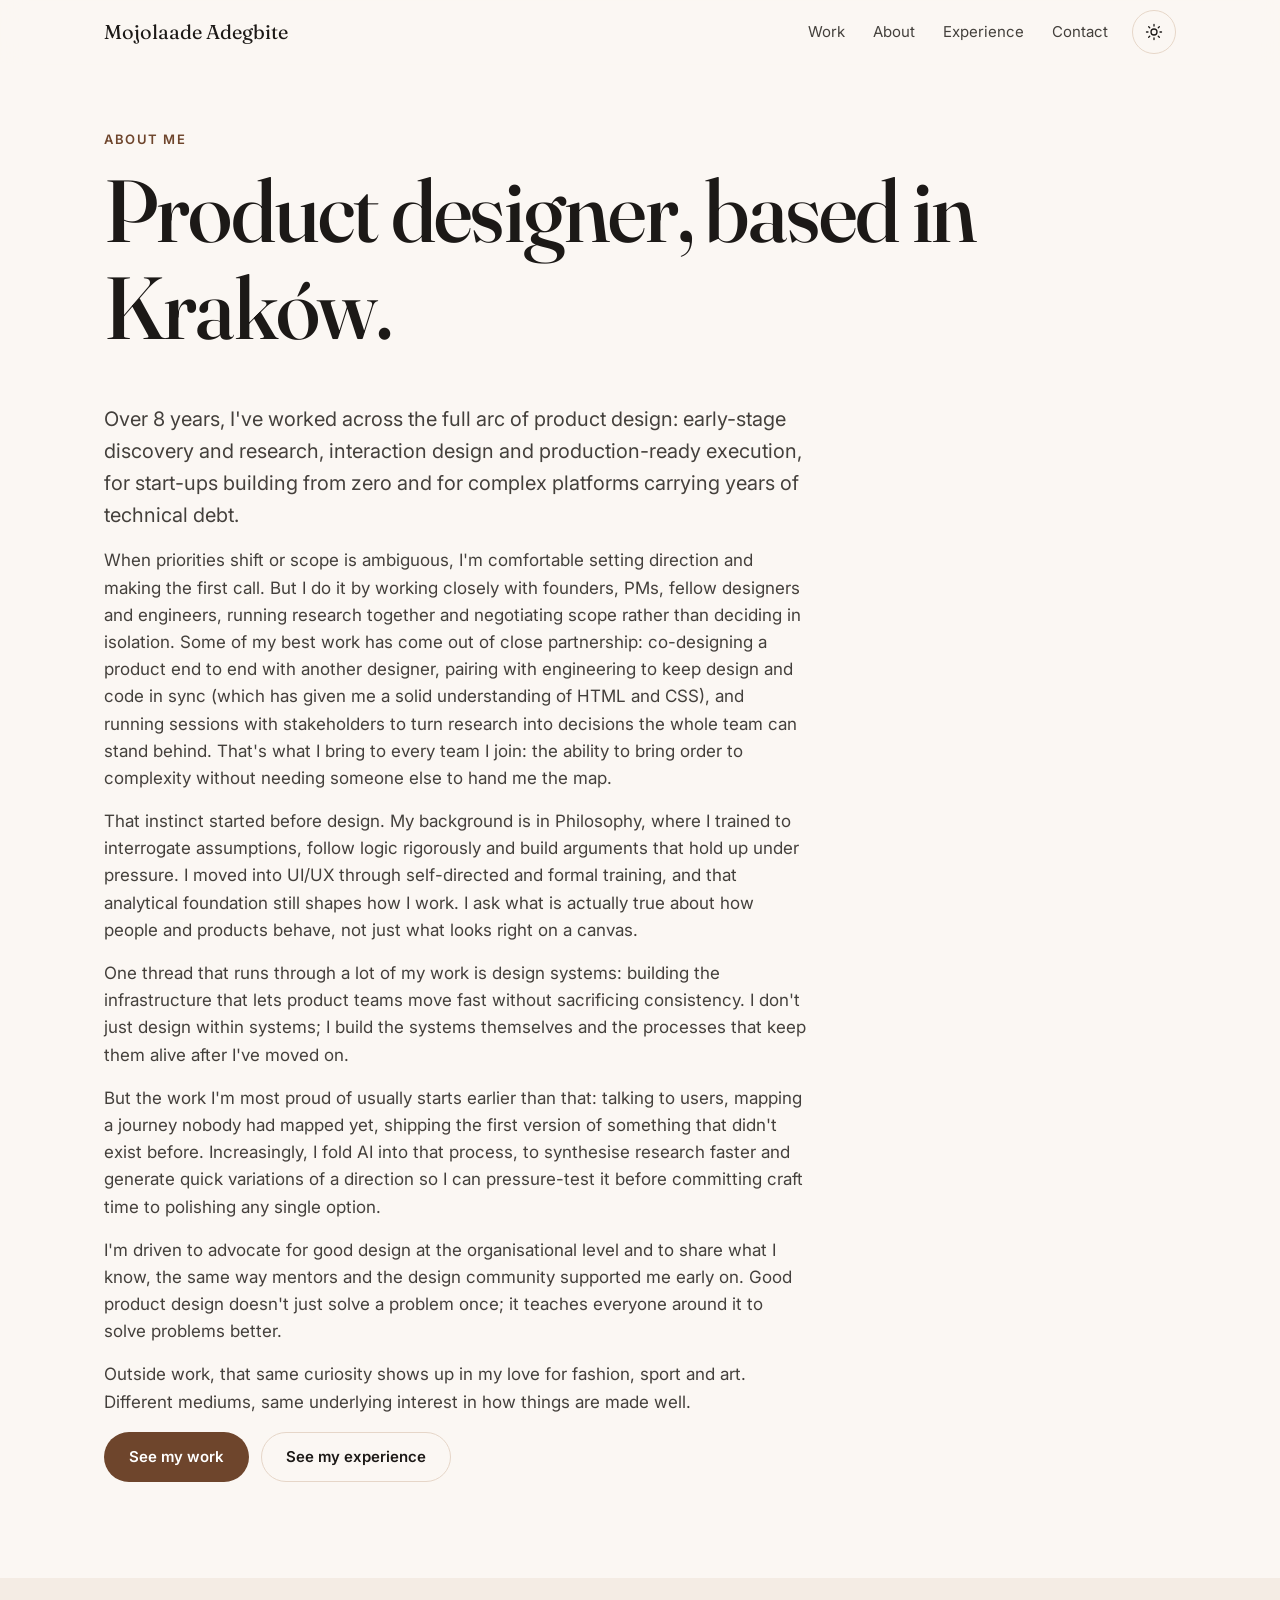
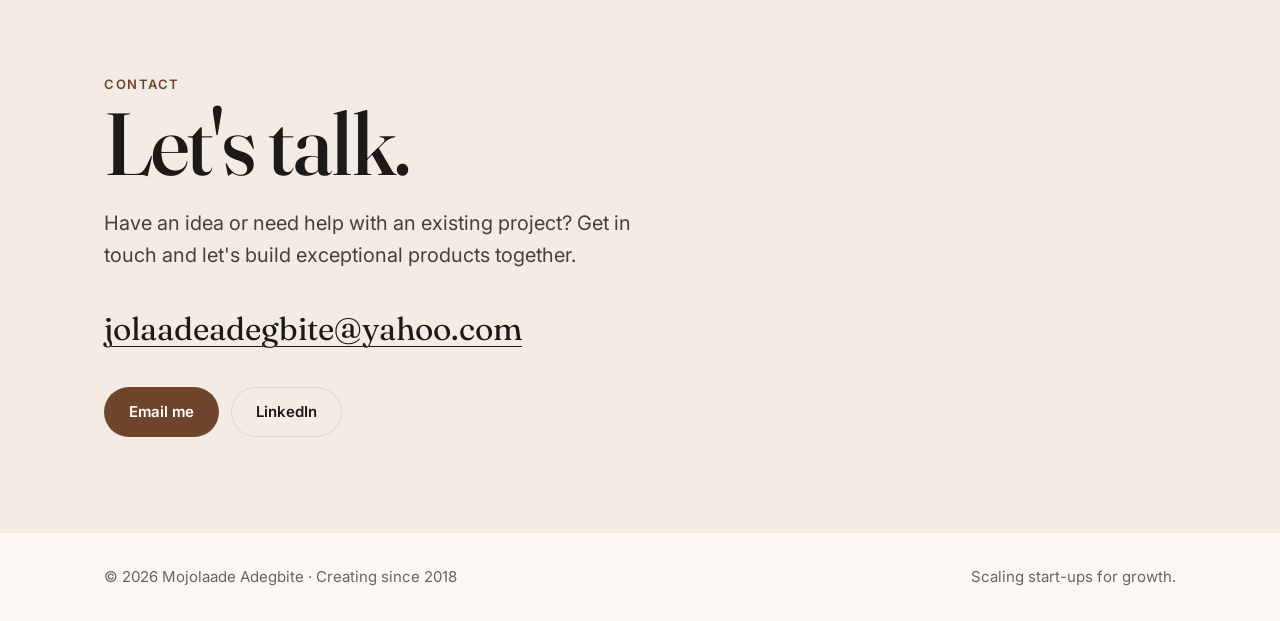
==== about.html @ 3372f004 "Update content from mojolaade.com and add case study pages Bring the copy in line with her live site" ====
<!doctype html>
<html lang="en">
  <head>
    <meta charset="utf-8" />
    <meta name="viewport" content="width=device-width, initial-scale=1" />
    <title>About · Mojolaade Adegbite</title>
    <meta name="description" content="Mojolaade Adegbite is a product designer in Kraków with a background in Philosophy and 8+ years designing products and design systems." />
    <meta property="og:title" content="About · Mojolaade Adegbite" />
    <meta property="og:description" content="Mojolaade Adegbite is a product designer in Kraków with a background in Philosophy and 8+ years designing products and design systems." />
    <meta property="og:type" content="website" />
    <meta name="theme-color" content="#fbf7f3" media="(prefers-color-scheme: light)" />
    <meta name="theme-color" content="#141110" media="(prefers-color-scheme: dark)" />
    <link rel="icon" href="favicon.svg" type="image/svg+xml" />

    <!-- Apply a saved theme before first paint to avoid a flash. -->
    <script>
      try {
        const saved = localStorage.getItem("theme");
        if (saved) document.documentElement.dataset.theme = saved;
      } catch {}
    </script>

    <link rel="preconnect" href="https://fonts.googleapis.com" />
    <link rel="preconnect" href="https://fonts.gstatic.com" crossorigin />
    <link
      href="https://fonts.googleapis.com/css2?family=Fraunces:ital,opsz,wght@0,9..144,400..600;1,9..144,400..600&family=Inter:wght@400;500;600&display=swap"
      rel="stylesheet"
    />
    <link rel="stylesheet" href="styles/tokens.css" />
    <link rel="stylesheet" href="styles/main.css" />
    <script src="scripts/main.js" defer></script>
  </head>

  <body>
    <a class="skip-link" href="#main">Skip to content</a>

    <header class="site-header">
      <div class="container">
        <a class="wordmark" href="./">Mojolaade Adegbite</a>
        <nav class="nav" aria-label="Main">
          <a href="./#work">Work</a>
          <a href="about.html" aria-current="page">About</a>
          <a href="./#experience">Experience</a>
          <a class="nav-contact" href="#contact">Contact</a>
          <button class="theme-toggle" type="button" aria-pressed="false">
            <span class="visually-hidden">Dark theme</span>
            <svg class="icon-sun" viewBox="0 0 24 24" fill="none" stroke="currentColor" stroke-width="1.75" stroke-linecap="round" aria-hidden="true"><circle cx="12" cy="12" r="4" /><path d="M12 2v2M12 20v2M4.9 4.9l1.4 1.4M17.7 17.7l1.4 1.4M2 12h2M20 12h2M4.9 19.1l1.4-1.4M17.7 6.3l1.4-1.4" /></svg>
            <svg class="icon-moon" viewBox="0 0 24 24" fill="none" stroke="currentColor" stroke-width="1.75" stroke-linecap="round" stroke-linejoin="round" aria-hidden="true"><path d="M21 12.8A9 9 0 1 1 11.2 3a7 7 0 0 0 9.8 9.8Z" /></svg>
          </button>
        </nav>
      </div>
    </header>

    <main id="main">
      <section class="page-hero" aria-labelledby="page-title">
        <div class="container">
          <p class="eyebrow">About me</p>
          <h1 id="page-title">Product designer, based in Kraków.</h1>
        </div>
      </section>
      <div class="container prose">
        <p class="lede">
          Over 8 years, I've worked across the full arc of product design: early-stage discovery and
          research, interaction design and production-ready execution, for start-ups building from
          zero and for complex platforms carrying years of technical debt.
        </p>
        <p>
          When priorities shift or scope is ambiguous, I'm comfortable setting direction and making
          the first call. But I do it by working closely with founders, PMs, fellow designers and
          engineers, running research together and negotiating scope rather than deciding in
          isolation. Some of my best work has come out of close partnership: co-designing a product
          end to end with another designer, pairing with engineering to keep design and code in sync
          (which has given me a solid understanding of HTML and CSS), and running sessions with
          stakeholders to turn research into decisions the whole team can stand behind. That's what
          I bring to every team I join: the ability to bring order to complexity without needing
          someone else to hand me the map.
        </p>
        <p>
          That instinct started before design. My background is in Philosophy, where I trained to
          interrogate assumptions, follow logic rigorously and build arguments that hold up under
          pressure. I moved into UI/UX through self-directed and formal training, and that
          analytical foundation still shapes how I work. I ask what is actually true about how
          people and products behave, not just what looks right on a canvas.
        </p>
        <p>
          One thread that runs through a lot of my work is design systems: building the
          infrastructure that lets product teams move fast without sacrificing consistency. I don't
          just design within systems; I build the systems themselves and the processes that keep
          them alive after I've moved on.
        </p>
        <p>
          But the work I'm most proud of usually starts earlier than that: talking to users, mapping
          a journey nobody had mapped yet, shipping the first version of something that didn't exist
          before. Increasingly, I fold AI into that process, to synthesise research faster and
          generate quick variations of a direction so I can pressure-test it before committing
          craft time to polishing any single option.
        </p>
        <p>
          I'm driven to advocate for good design at the organisational level and to share what I
          know, the same way mentors and the design community supported me early on. Good product
          design doesn't just solve a problem once; it teaches everyone around it to solve problems
          better.
        </p>
        <p>
          Outside work, that same curiosity shows up in my love for fashion, sport and art.
          Different mediums, same underlying interest in how things are made well.
        </p>
        <div class="actions">
          <a class="button button-primary" href="./#work">See my work</a>
          <a class="button button-secondary" href="./#experience">See my experience</a>
        </div>
      </div>

      <!-- Contact -->
      <section class="contact" id="contact" aria-labelledby="contact-title">
        <div class="container reveal">
          <p class="eyebrow">Contact</p>
          <h2 id="contact-title">Let's talk.</h2>
          <p class="lede" style="margin-top: var(--space-4); max-width: 36rem">
            Have an idea or need help with an existing project? Get in touch and let's build
            exceptional products together.
          </p>
          <a class="contact-email" href="mailto:jolaadeadegbite@yahoo.com">jolaadeadegbite@yahoo.com</a>
          <div class="actions">
            <a class="button button-primary" href="mailto:jolaadeadegbite@yahoo.com">Email me</a>
            <a class="button button-secondary" href="https://www.linkedin.com/in/mojolaade-adegbite/" target="_blank" rel="noopener">LinkedIn<span class="visually-hidden"> (opens in a new tab)</span></a>
          </div>
        </div>
      </section>
    </main>

    <footer class="site-footer">
      <div class="container">
        <p>© <span data-year>2026</span> Mojolaade Adegbite · Creating since 2018</p>
        <p>Scaling start-ups for growth.</p>
      </div>
    </footer>
  </body>
</html>
---- styles/tokens.css ----
/*
  Design tokens.
  Primitives hold raw values; semantic tokens map them to roles.
  Components only use semantic tokens, so a theme is a remap, not a rewrite.
*/

:root {
  /* Primitives: colour */
  --clay-50: #fbf7f3;
  --clay-100: #f4ece4;
  --clay-200: #e6d6c8;
  --clay-600: #8a5a3c;
  --clay-700: #6e452c;
  --ink-900: #1c1917;
  --ink-700: #44403c;
  --ink-500: #6b645e;
  --night-950: #141110;
  --night-900: #1d1917;
  --night-800: #2a2522;
  --night-600: #4a423d;
  --sand-100: #f2ebe4;
  --sand-300: #c9bdb2;
  --sand-500: #a39488;
  --peach-300: #e8b08c;
  --peach-400: #dc9a70;

  /* Primitives: type */
  --font-display: "Fraunces", Georgia, "Times New Roman", serif;
  --font-body: "Inter", system-ui, -apple-system, "Segoe UI", Roboto, sans-serif;

  --text-xs: 0.8125rem;
  --text-sm: 0.9375rem;
  --text-md: 1.0625rem;
  --text-lg: 1.25rem;
  --text-xl: clamp(1.5rem, 1.2rem + 1.2vw, 2rem);
  --text-2xl: clamp(2rem, 1.4rem + 2.6vw, 3.25rem);
  --text-3xl: clamp(2.75rem, 1.6rem + 5vw, 5.5rem);

  /* Primitives: space (4px base) */
  --space-1: 0.25rem;
  --space-2: 0.5rem;
  --space-3: 0.75rem;
  --space-4: 1rem;
  --space-5: 1.5rem;
  --space-6: 2rem;
  --space-7: 3rem;
  --space-8: 4rem;
  --space-9: 6rem;

  --radius-sm: 0.5rem;
  --radius-md: 1rem;
  --radius-pill: 999px;

  --duration-fast: 150ms;
  --duration-base: 300ms;
  --ease-out: cubic-bezier(0.2, 0.8, 0.2, 1);

  /* Semantic: light */
  --color-bg: var(--clay-50);
  --color-surface: #ffffff;
  --color-surface-muted: var(--clay-100);
  --color-border: var(--clay-200);
  --color-text: var(--ink-900);
  --color-text-muted: var(--ink-700);
  --color-text-subtle: var(--ink-500);
  --color-accent: var(--clay-700);
  --color-accent-hover: var(--clay-600);
  --color-on-accent: #ffffff;
  --color-focus: var(--clay-700);

  --layout-max: 72rem;
  --layout-gutter: clamp(1rem, 4vw, 2.5rem);

  color-scheme: light;
}

@media (prefers-color-scheme: dark) {
  :root:not([data-theme="light"]) {
    --color-bg: var(--night-950);
    --color-surface: var(--night-900);
    --color-surface-muted: var(--night-800);
    --color-border: var(--night-600);
    --color-text: var(--sand-100);
    --color-text-muted: var(--sand-300);
    --color-text-subtle: var(--sand-500);
    --color-accent: var(--peach-300);
    --color-accent-hover: var(--peach-400);
    --color-on-accent: var(--night-950);
    --color-focus: var(--peach-300);
    color-scheme: dark;
  }
}

:root[data-theme="dark"] {
  --color-bg: var(--night-950);
  --color-surface: var(--night-900);
  --color-surface-muted: var(--night-800);
  --color-border: var(--night-600);
  --color-text: var(--sand-100);
  --color-text-muted: var(--sand-300);
  --color-text-subtle: var(--sand-500);
  --color-accent: var(--peach-300);
  --color-accent-hover: var(--peach-400);
  --color-on-accent: var(--night-950);
  --color-focus: var(--peach-300);
  color-scheme: dark;
}
---- styles/main.css ----
/* Base */

*,
*::before,
*::after {
  box-sizing: border-box;
}

html {
  scroll-behavior: smooth;
  -webkit-text-size-adjust: 100%;
}

body {
  margin: 0;
  background: var(--color-bg);
  color: var(--color-text);
  font-family: var(--font-body);
  font-size: var(--text-md);
  line-height: 1.6;
  -webkit-font-smoothing: antialiased;
}

h1,
h2,
h3 {
  margin: 0;
  font-family: var(--font-display);
  font-weight: 500;
  line-height: 1.1;
  letter-spacing: -0.02em;
}

p,
ul {
  margin: 0;
}

a {
  color: inherit;
  text-underline-offset: 0.2em;
  text-decoration-thickness: 1px;
}

a:hover {
  color: var(--color-accent);
}

:focus-visible {
  outline: 2px solid var(--color-focus);
  outline-offset: 3px;
  border-radius: var(--radius-sm);
}

.visually-hidden {
  position: absolute;
  width: 1px;
  height: 1px;
  overflow: hidden;
  clip: rect(0 0 0 0);
  white-space: nowrap;
}

.skip-link {
  position: absolute;
  top: var(--space-3);
  left: var(--space-3);
  z-index: 10;
  padding: var(--space-2) var(--space-4);
  background: var(--color-accent);
  color: var(--color-on-accent);
  border-radius: var(--radius-pill);
  transform: translateY(-200%);
}

.skip-link:focus {
  transform: none;
}

.container {
  width: 100%;
  max-width: var(--layout-max);
  margin: 0 auto;
  padding: 0 var(--layout-gutter);
}

/* Header */

.site-header {
  position: sticky;
  top: 0;
  z-index: 5;
  background: color-mix(in srgb, var(--color-bg) 85%, transparent);
  backdrop-filter: blur(12px);
  -webkit-backdrop-filter: blur(12px);
  border-bottom: 1px solid transparent;
  transition: border-color var(--duration-base) var(--ease-out);
}

.site-header.is-scrolled {
  border-bottom-color: var(--color-border);
}

.site-header .container {
  display: flex;
  align-items: center;
  justify-content: space-between;
  gap: var(--space-4);
  min-height: 4rem;
}

.wordmark {
  font-family: var(--font-display);
  font-size: var(--text-lg);
  text-decoration: none;
}

.nav {
  display: flex;
  align-items: center;
  gap: var(--space-1);
}

.nav a {
  padding: var(--space-2) var(--space-3);
  font-size: var(--text-sm);
  color: var(--color-text-muted);
  text-decoration: none;
  border-radius: var(--radius-pill);
}

.nav a:hover {
  color: var(--color-text);
  background: var(--color-surface-muted);
}

.theme-toggle {
  display: inline-grid;
  place-items: center;
  width: 2.75rem;
  height: 2.75rem;
  margin-left: var(--space-2);
  padding: 0;
  border: 1px solid var(--color-border);
  border-radius: var(--radius-pill);
  background: transparent;
  color: var(--color-text);
  cursor: pointer;
}

.theme-toggle:hover {
  background: var(--color-surface-muted);
}

.theme-toggle svg {
  width: 1.125rem;
  height: 1.125rem;
}

.icon-moon,
:root[data-theme="dark"] .icon-sun {
  display: none;
}

:root[data-theme="dark"] .icon-moon {
  display: block;
}

@media (max-width: 40rem) {
  .nav a:not(.nav-contact) {
    display: none;
  }
}

/* Sections */

section {
  padding: var(--space-9) 0;
  scroll-margin-top: 4rem;
}

.section-head {
  display: grid;
  gap: var(--space-3);
  margin-bottom: var(--space-7);
  max-width: 40rem;
}

.eyebrow {
  font-size: var(--text-xs);
  font-weight: 600;
  letter-spacing: 0.12em;
  text-transform: uppercase;
  color: var(--color-accent);
}

.section-head h2 {
  font-size: var(--text-2xl);
}

.lede {
  font-size: var(--text-lg);
  color: var(--color-text-muted);
}

/* Hero */

.hero {
  padding-top: var(--space-8);
}

.hero-meta {
  display: flex;
  flex-wrap: wrap;
  align-items: center;
  gap: var(--space-3);
  margin-bottom: var(--space-5);
  font-size: var(--text-sm);
  color: var(--color-text-subtle);
}

.status {
  display: inline-flex;
  align-items: center;
  gap: var(--space-2);
  padding: var(--space-1) var(--space-3);
  border: 1px solid var(--color-border);
  border-radius: var(--radius-pill);
  color: var(--color-text-muted);
}

.status::before {
  content: "";
  width: 0.5rem;
  height: 0.5rem;
  border-radius: 50%;
  background: var(--color-accent);
}

.hero h1 {
  max-width: 18ch;
  font-size: var(--text-3xl);
}

.hero h1 em {
  font-style: italic;
  color: var(--color-accent);
}

.hero .lede {
  max-width: 38rem;
  margin-top: var(--space-5);
}

.actions {
  display: flex;
  flex-wrap: wrap;
  gap: var(--space-3);
  margin-top: var(--space-6);
}

.button {
  display: inline-flex;
  align-items: center;
  gap: var(--space-2);
  min-height: 2.75rem;
  padding: var(--space-3) var(--space-5);
  font-size: var(--text-sm);
  font-weight: 600;
  text-decoration: none;
  border-radius: var(--radius-pill);
  border: 1px solid transparent;
  transition:
    background-color var(--duration-fast) var(--ease-out),
    transform var(--duration-fast) var(--ease-out);
}

.button:active {
  transform: scale(0.98);
}

.button-primary {
  background: var(--color-accent);
  color: var(--color-on-accent);
}

.button-primary:hover {
  background: var(--color-accent-hover);
  color: var(--color-on-accent);
}

.button-secondary {
  border-color: var(--color-border);
  color: var(--color-text);
}

.button-secondary:hover {
  background: var(--color-surface-muted);
  color: var(--color-text);
}

.stats {
  display: grid;
  grid-template-columns: repeat(auto-fit, minmax(10rem, 1fr));
  gap: var(--space-5);
  margin-top: var(--space-8);
  padding-top: var(--space-6);
  border-top: 1px solid var(--color-border);
  list-style: none;
  padding-left: 0;
}

.stats strong {
  display: block;
  font-family: var(--font-display);
  font-size: var(--text-2xl);
  font-weight: 500;
  line-height: 1;
}

.stats span {
  display: block;
  margin-top: var(--space-2);
  font-size: var(--text-sm);
  color: var(--color-text-muted);
}

/* Work */

.work-grid {
  display: grid;
  grid-template-columns: repeat(auto-fit, minmax(min(100%, 22rem), 1fr));
  gap: var(--space-5);
}

.case {
  display: flex;
  flex-direction: column;
  gap: var(--space-4);
  padding: var(--space-6);
  background: var(--color-surface);
  border: 1px solid var(--color-border);
  border-radius: var(--radius-md);
}

.case-featured {
  grid-column: 1 / -1;
}

.case-featured > div:first-child {
  display: grid;
  gap: var(--space-4);
}

@media (min-width: 56rem) {
  .case-featured {
    display: grid;
    grid-template-columns: 1.1fr 1fr;
    gap: var(--space-7);
    align-items: start;
  }
}

.case-meta {
  font-size: var(--text-xs);
  font-weight: 600;
  letter-spacing: 0.08em;
  text-transform: uppercase;
  color: var(--color-text-subtle);
}

.case h3 {
  font-size: var(--text-xl);
}

.case p {
  color: var(--color-text-muted);
}

.case ul {
  display: grid;
  gap: var(--space-2);
  padding-left: var(--space-5);
  color: var(--color-text-muted);
  font-size: var(--text-sm);
}

.tags {
  display: flex;
  flex-wrap: wrap;
  gap: var(--space-2);
  margin-top: auto;
  padding: 0;
  list-style: none;
}

.case ul.tags {
  display: flex;
  padding: 0;
}

.tags li {
  padding: var(--space-1) var(--space-3);
  font-size: var(--text-xs);
  color: var(--color-text-muted);
  background: var(--color-surface-muted);
  border-radius: var(--radius-pill);
}

/* A small component specimen: a nod to the work itself */

.specimen {
  display: grid;
  gap: var(--space-4);
  padding: var(--space-5);
  background: var(--color-surface-muted);
  border-radius: var(--radius-md);
}

.specimen-label {
  font-size: var(--text-xs);
  color: var(--color-text-subtle);
}

.specimen-row {
  display: flex;
  flex-wrap: wrap;
  align-items: center;
  gap: var(--space-3);
}

.spec-button {
  padding: var(--space-2) var(--space-4);
  font-size: var(--text-sm);
  font-weight: 600;
  border-radius: var(--radius-sm);
  background: var(--color-accent);
  color: var(--color-on-accent);
}

.spec-button.is-focus {
  outline: 2px solid var(--color-focus);
  outline-offset: 3px;
}

.spec-button.is-ghost {
  background: transparent;
  color: var(--color-text);
  border: 1px solid var(--color-border);
}

.spec-chip {
  padding: var(--space-1) var(--space-3);
  font-size: var(--text-xs);
  border: 1px solid var(--color-border);
  border-radius: var(--radius-pill);
  background: var(--color-surface);
}

.spec-badge {
  padding: 0.125rem var(--space-2);
  font-size: var(--text-xs);
  font-weight: 600;
  border-radius: var(--radius-sm);
  background: var(--color-accent);
  color: var(--color-on-accent);
}

.spec-switch {
  position: relative;
  width: 2.5rem;
  height: 1.5rem;
  border-radius: var(--radius-pill);
  background: var(--color-accent);
}

.spec-switch::after {
  content: "";
  position: absolute;
  top: 0.1875rem;
  right: 0.1875rem;
  width: 1.125rem;
  height: 1.125rem;
  border-radius: 50%;
  background: var(--color-on-accent);
}

.spec-swatches {
  display: flex;
  gap: var(--space-2);
}

.spec-swatches span {
  width: 1.75rem;
  height: 1.75rem;
  border-radius: var(--radius-sm);
  border: 1px solid var(--color-border);
}

.figma-cta {
  display: flex;
  flex-wrap: wrap;
  align-items: center;
  justify-content: space-between;
  gap: var(--space-4);
  margin-top: var(--space-6);
  padding: var(--space-5) var(--space-6);
  border: 1px dashed var(--color-border);
  border-radius: var(--radius-md);
  color: var(--color-text-muted);
}

/* Expertise */

.expertise-grid {
  display: grid;
  grid-template-columns: repeat(auto-fit, minmax(min(100%, 16rem), 1fr));
  gap: var(--space-6) var(--space-5);
}

.expertise-grid h3 {
  margin-bottom: var(--space-3);
  font-family: var(--font-body);
  font-size: var(--text-md);
  font-weight: 600;
  letter-spacing: 0;
}

.expertise-grid p {
  font-size: var(--text-sm);
  color: var(--color-text-muted);
}

/* Experience */

.timeline {
  display: grid;
  padding: 0;
  list-style: none;
  border-top: 1px solid var(--color-border);
}

.role {
  display: grid;
  gap: var(--space-2) var(--space-6);
  padding: var(--space-6) 0;
  border-bottom: 1px solid var(--color-border);
}

@media (min-width: 48rem) {
  .role {
    grid-template-columns: 12rem 1fr;
  }
}

.role-when {
  font-size: var(--text-sm);
  color: var(--color-text-subtle);
  font-variant-numeric: tabular-nums;
}

.role h3 {
  font-size: var(--text-lg);
}

.role h3 span {
  color: var(--color-text-subtle);
  font-family: var(--font-body);
  font-size: var(--text-sm);
  font-weight: 400;
  letter-spacing: 0;
}

.role p {
  margin-top: var(--space-2);
  max-width: 44rem;
  color: var(--color-text-muted);
}

/* Education */

.edu-list {
  display: grid;
  grid-template-columns: repeat(auto-fit, minmax(min(100%, 18rem), 1fr));
  gap: var(--space-4);
  padding: 0;
  list-style: none;
}

.edu-list li {
  padding: var(--space-5);
  background: var(--color-surface);
  border: 1px solid var(--color-border);
  border-radius: var(--radius-md);
}

.edu-list strong {
  display: block;
  font-weight: 600;
}

.edu-list span {
  font-size: var(--text-sm);
  color: var(--color-text-subtle);
}

/* Contact */

.contact {
  background: var(--color-surface-muted);
}

.contact h2 {
  max-width: 16ch;
  font-size: var(--text-3xl);
}

.contact-email {
  display: inline-block;
  margin-top: var(--space-6);
  font-family: var(--font-display);
  font-size: var(--text-xl);
  overflow-wrap: anywhere;
}

.site-footer {
  padding: var(--space-6) 0;
  font-size: var(--text-sm);
  color: var(--color-text-subtle);
}

.site-footer .container {
  display: flex;
  flex-wrap: wrap;
  justify-content: space-between;
  gap: var(--space-3);
}

/* Motion: gentle reveal on scroll, skipped for Reduce Motion */

@media (prefers-reduced-motion: no-preference) {
  .reveal {
    opacity: 0;
    transform: translateY(1rem);
    transition:
      opacity 600ms var(--ease-out),
      transform 600ms var(--ease-out);
  }

  .reveal.is-visible {
    opacity: 1;
    transform: none;
  }
}

@media (prefers-reduced-motion: reduce) {
  html {
    scroll-behavior: auto;
  }
}

/* Inline text link with an arrow, used for "More about me" and back links */

.text-link {
  display: inline-flex;
  align-items: center;
  gap: var(--space-2);
  min-height: 2.75rem;
  font-size: var(--text-sm);
  font-weight: 600;
  color: var(--color-accent);
  text-decoration: none;
}

.text-link:hover {
  color: var(--color-accent-hover);
  text-decoration: underline;
}

/* Work cards link through to case studies */

.case h3 a {
  text-decoration: none;
}

.case h3 a::after {
  content: " →";
  color: var(--color-accent);
}

.case h3 a:hover {
  color: var(--color-accent);
  text-decoration: underline;
}

/* About (homepage teaser) */

.about-grid {
  display: grid;
  gap: var(--space-5);
  max-width: 44rem;
}

.about-grid p {
  color: var(--color-text-muted);
}

/* Case study and long-form pages */

.page-hero {
  padding-top: var(--space-8);
  padding-bottom: var(--space-7);
}

.page-hero h1 {
  max-width: 20ch;
  margin-top: var(--space-3);
  font-size: var(--text-3xl);
}

.page-hero .lede {
  max-width: 44rem;
  margin-top: var(--space-5);
}

.facts {
  display: grid;
  grid-template-columns: repeat(auto-fit, minmax(min(100%, 11rem), 1fr));
  gap: var(--space-5);
  margin: var(--space-7) 0 0;
  padding-top: var(--space-5);
  border-top: 1px solid var(--color-border);
}

.facts dt {
  font-size: var(--text-xs);
  font-weight: 600;
  letter-spacing: 0.08em;
  text-transform: uppercase;
  color: var(--color-text-subtle);
}

.facts dd {
  margin: var(--space-1) 0 0;
}

.prose {
  padding-bottom: var(--space-9);
}

/* Keep a readable measure while staying on the page's left edge */
.prose > * {
  max-width: 44rem;
}

.prose > .stats {
  max-width: none;
}

.prose > * + * {
  margin-top: var(--space-4);
}

.prose h2 {
  margin-top: var(--space-8);
  font-size: var(--text-2xl);
}

.prose h2 + * {
  margin-top: var(--space-5);
}

.prose .eyebrow {
  margin-top: var(--space-8);
}

.prose .eyebrow + h2 {
  margin-top: var(--space-3);
}

.prose h3 {
  margin-top: var(--space-6);
  font-size: var(--text-lg);
}

.prose p,
.prose li {
  color: var(--color-text-muted);
}

.prose ul,
.prose ol {
  display: grid;
  gap: var(--space-2);
  padding-left: var(--space-5);
}

.prose strong {
  color: var(--color-text);
  font-weight: 600;
}

.prose blockquote {
  margin: var(--space-5) 0 0;
  padding: var(--space-4) var(--space-5);
  border-left: 3px solid var(--color-accent);
  background: var(--color-surface);
  border-radius: 0 var(--radius-sm) var(--radius-sm) 0;
  font-style: italic;
  color: var(--color-text-muted);
}

.prose blockquote + blockquote {
  margin-top: var(--space-3);
}

.pull {
  margin-top: var(--space-6);
  font-family: var(--font-display);
  font-size: var(--text-xl);
  line-height: 1.3;
  color: var(--color-text);
}

.prose .stats {
  gap: var(--space-5);
  margin-top: var(--space-6);
  padding-left: 0;
}

.more-work {
  padding: var(--space-8) 0;
  border-top: 1px solid var(--color-border);
}

.more-work h2 {
  margin-bottom: var(--space-5);
  font-size: var(--text-xl);
}
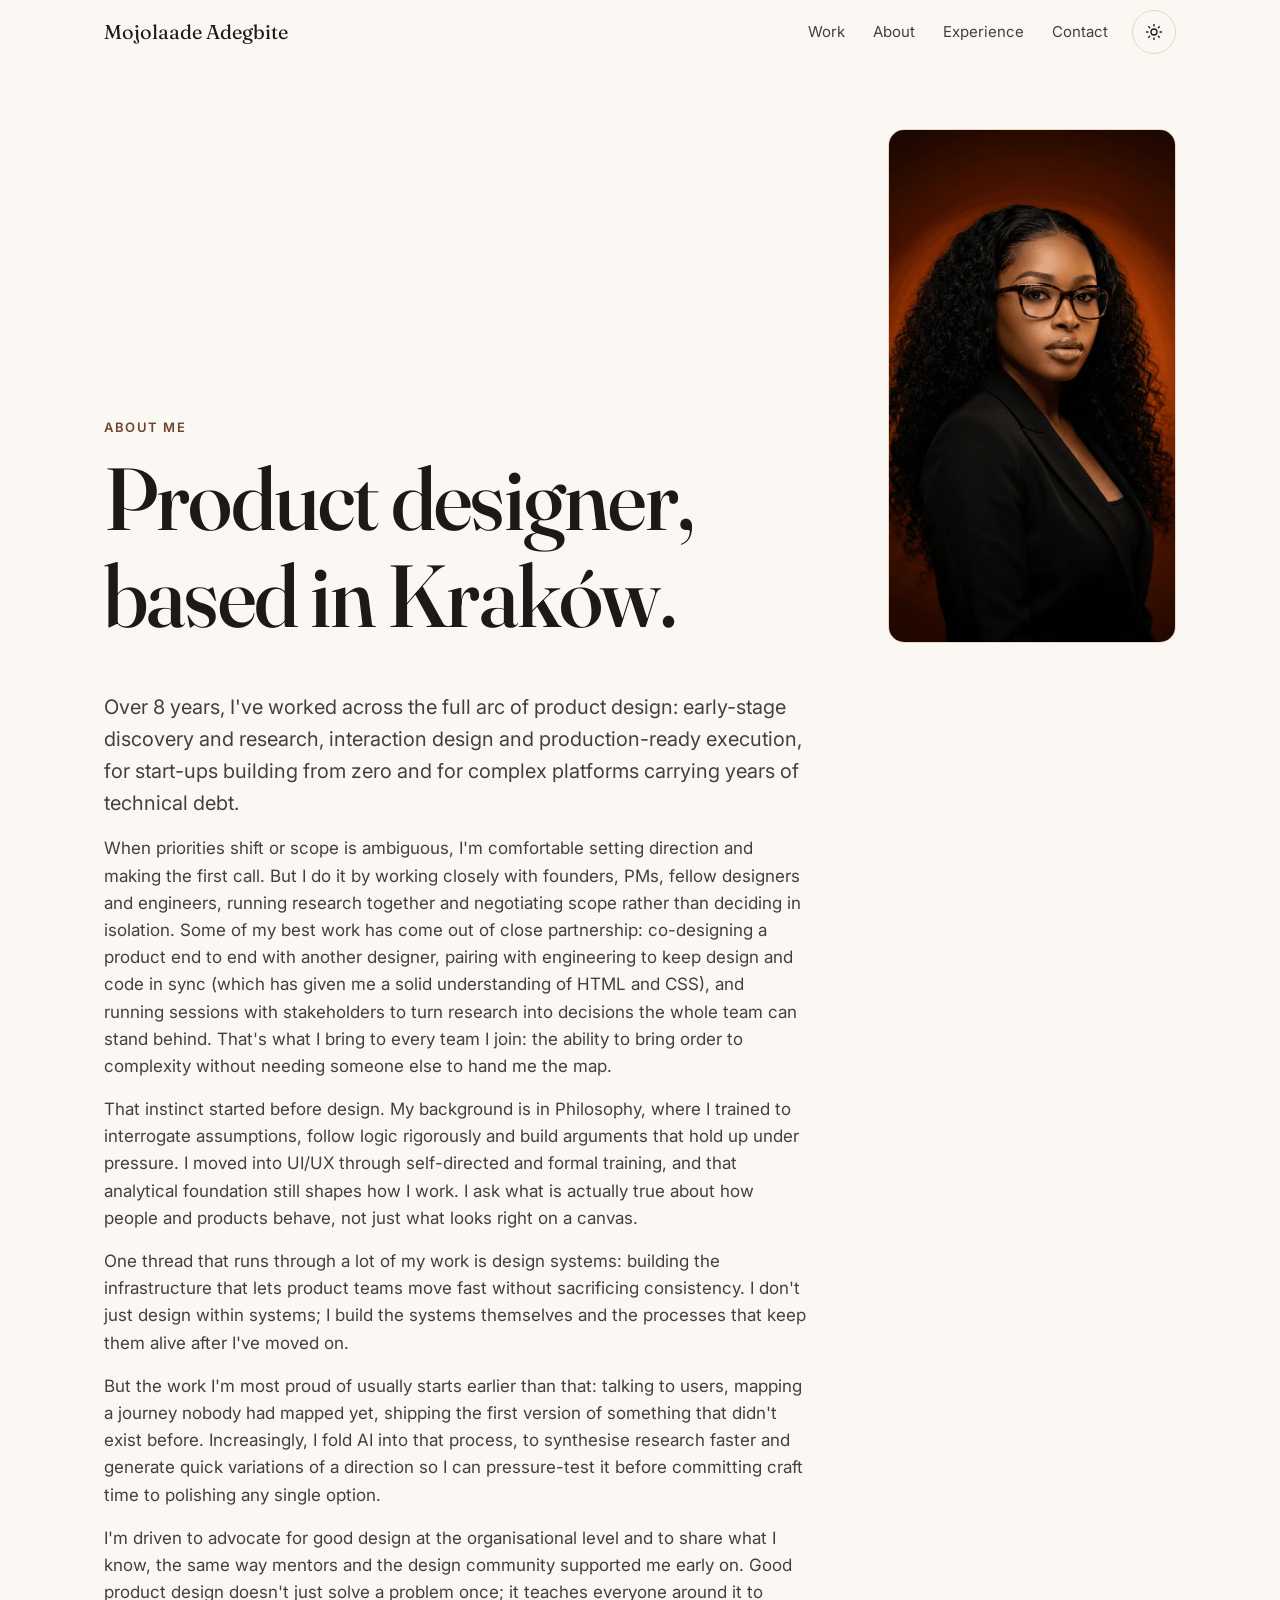
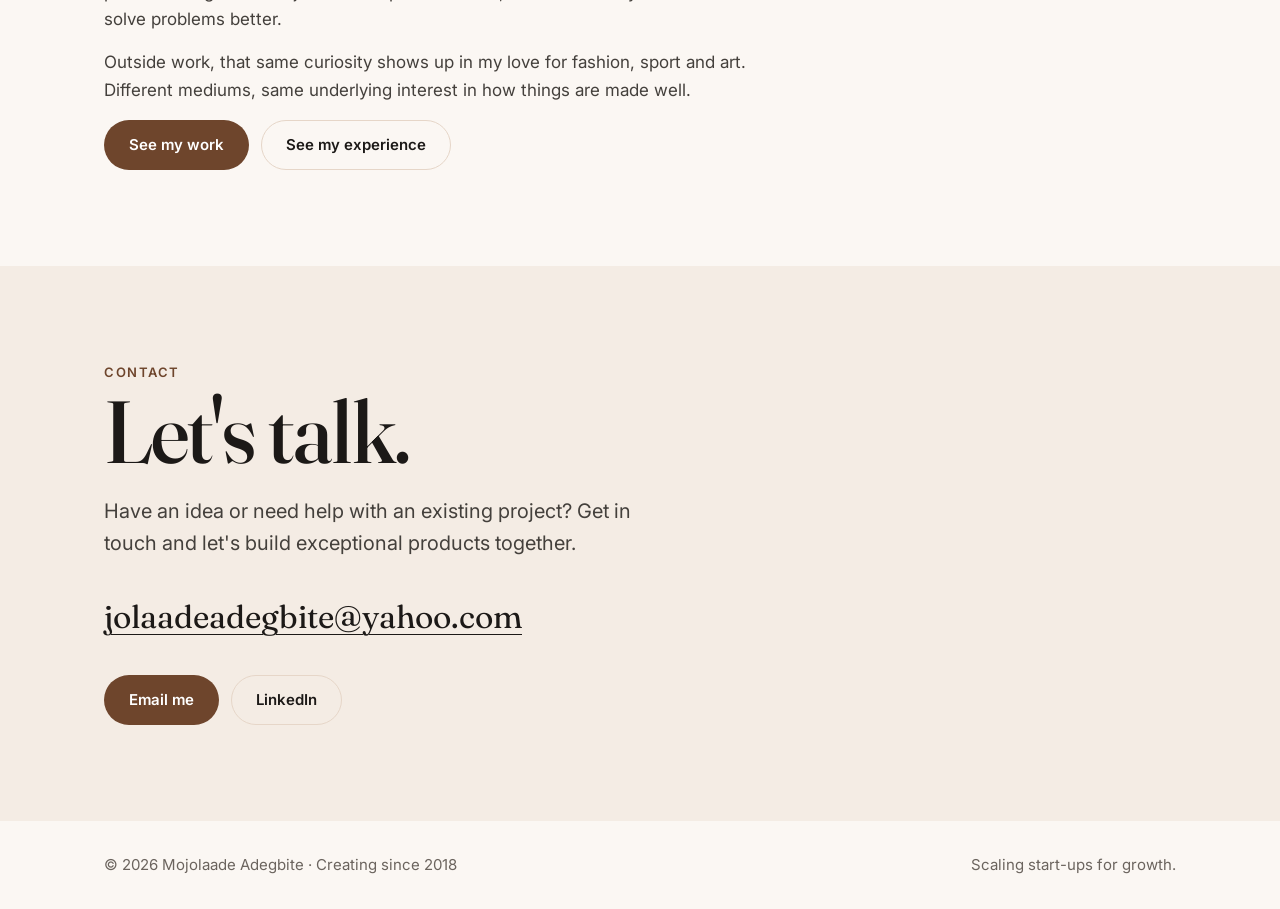
==== commit 295c2b20: "Add case study images and portrait from mojolaade.com Bring over the visuals from her Framer site, c" ====
--- a/about.html
+++ b/about.html
@@ -53,9 +53,14 @@
 
     <main id="main">
       <section class="page-hero" aria-labelledby="page-title">
-        <div class="container">
-          <p class="eyebrow">About me</p>
-          <h1 id="page-title">Product designer, based in Kraków.</h1>
+        <div class="container about-hero">
+          <div>
+            <p class="eyebrow">About me</p>
+            <h1 id="page-title">Product designer, based in Kraków.</h1>
+          </div>
+          <figure class="figure portrait">
+            <img src="images/about/portrait.webp" alt="Portrait of Mojolaade Adegbite" width="768" height="1376" fetchpriority="high" decoding="async" />
+          </figure>
         </div>
       </section>
       <div class="container prose">
--- a/styles/main.css
+++ b/styles/main.css
@@ -385,131 +385,6 @@
   font-size: var(--text-sm);
 }
 
-.tags {
-  display: flex;
-  flex-wrap: wrap;
-  gap: var(--space-2);
-  margin-top: auto;
-  padding: 0;
-  list-style: none;
-}
-
-.case ul.tags {
-  display: flex;
-  padding: 0;
-}
-
-.tags li {
-  padding: var(--space-1) var(--space-3);
-  font-size: var(--text-xs);
-  color: var(--color-text-muted);
-  background: var(--color-surface-muted);
-  border-radius: var(--radius-pill);
-}
-
-/* A small component specimen: a nod to the work itself */
-
-.specimen {
-  display: grid;
-  gap: var(--space-4);
-  padding: var(--space-5);
-  background: var(--color-surface-muted);
-  border-radius: var(--radius-md);
-}
-
-.specimen-label {
-  font-size: var(--text-xs);
-  color: var(--color-text-subtle);
-}
-
-.specimen-row {
-  display: flex;
-  flex-wrap: wrap;
-  align-items: center;
-  gap: var(--space-3);
-}
-
-.spec-button {
-  padding: var(--space-2) var(--space-4);
-  font-size: var(--text-sm);
-  font-weight: 600;
-  border-radius: var(--radius-sm);
-  background: var(--color-accent);
-  color: var(--color-on-accent);
-}
-
-.spec-button.is-focus {
-  outline: 2px solid var(--color-focus);
-  outline-offset: 3px;
-}
-
-.spec-button.is-ghost {
-  background: transparent;
-  color: var(--color-text);
-  border: 1px solid var(--color-border);
-}
-
-.spec-chip {
-  padding: var(--space-1) var(--space-3);
-  font-size: var(--text-xs);
-  border: 1px solid var(--color-border);
-  border-radius: var(--radius-pill);
-  background: var(--color-surface);
-}
-
-.spec-badge {
-  padding: 0.125rem var(--space-2);
-  font-size: var(--text-xs);
-  font-weight: 600;
-  border-radius: var(--radius-sm);
-  background: var(--color-accent);
-  color: var(--color-on-accent);
-}
-
-.spec-switch {
-  position: relative;
-  width: 2.5rem;
-  height: 1.5rem;
-  border-radius: var(--radius-pill);
-  background: var(--color-accent);
-}
-
-.spec-switch::after {
-  content: "";
-  position: absolute;
-  top: 0.1875rem;
-  right: 0.1875rem;
-  width: 1.125rem;
-  height: 1.125rem;
-  border-radius: 50%;
-  background: var(--color-on-accent);
-}
-
-.spec-swatches {
-  display: flex;
-  gap: var(--space-2);
-}
-
-.spec-swatches span {
-  width: 1.75rem;
-  height: 1.75rem;
-  border-radius: var(--radius-sm);
-  border: 1px solid var(--color-border);
-}
-
-.figma-cta {
-  display: flex;
-  flex-wrap: wrap;
-  align-items: center;
-  justify-content: space-between;
-  gap: var(--space-4);
-  margin-top: var(--space-6);
-  padding: var(--space-5) var(--space-6);
-  border: 1px dashed var(--color-border);
-  border-radius: var(--radius-md);
-  color: var(--color-text-muted);
-}
-
 /* Expertise */
 
 .expertise-grid {
@@ -837,3 +712,71 @@
   margin-bottom: var(--space-5);
   font-size: var(--text-xl);
 }
+
+/* Images */
+
+.case-media {
+  overflow: hidden;
+  border-radius: var(--radius-sm);
+  background: var(--color-surface-muted);
+}
+
+.case-media img,
+.figure img {
+  display: block;
+  width: 100%;
+  height: auto;
+}
+
+.case:not(.case-featured) .case-media {
+  margin: calc(var(--space-3) - var(--space-6)) calc(var(--space-3) - var(--space-6)) 0;
+}
+
+/* One shape for every card so titles line up across a row */
+.case-media img {
+  aspect-ratio: 3 / 2;
+  object-fit: cover;
+}
+
+.figure {
+  margin: var(--space-6) 0 0;
+}
+
+.figure img {
+  border-radius: var(--radius-md);
+  border: 1px solid var(--color-border);
+}
+
+/* Tall screenshots keep their shape but stop at a screen-ish height */
+.prose .figure img {
+  width: auto;
+  max-width: 100%;
+  max-height: 48rem;
+}
+
+.figure figcaption {
+  margin-top: var(--space-2);
+  font-size: var(--text-sm);
+  color: var(--color-text-subtle);
+}
+
+.cover {
+  margin: 0 0 var(--space-7);
+}
+
+.about-hero {
+  display: grid;
+  gap: var(--space-6);
+  align-items: end;
+}
+
+.portrait {
+  max-width: 20rem;
+  margin: 0;
+}
+
+@media (min-width: 48rem) {
+  .about-hero {
+    grid-template-columns: 1fr 18rem;
+  }
+}
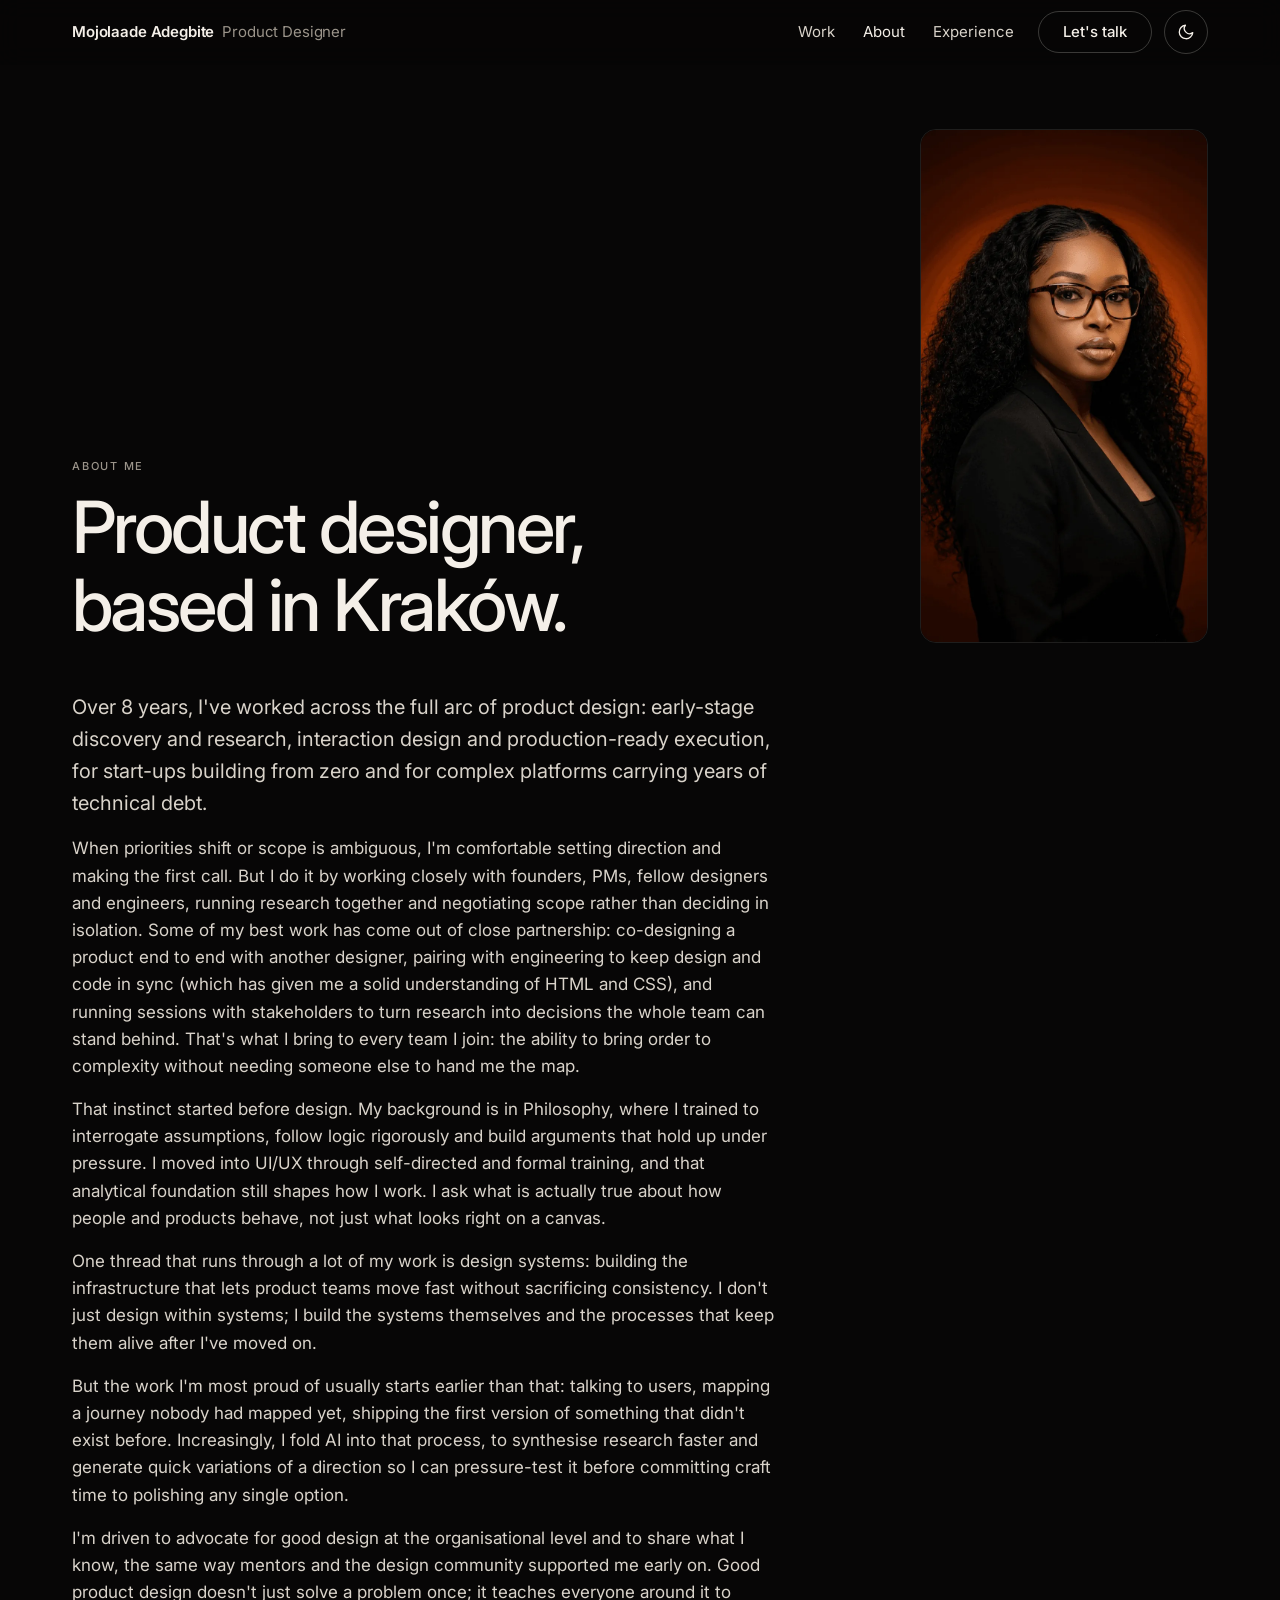
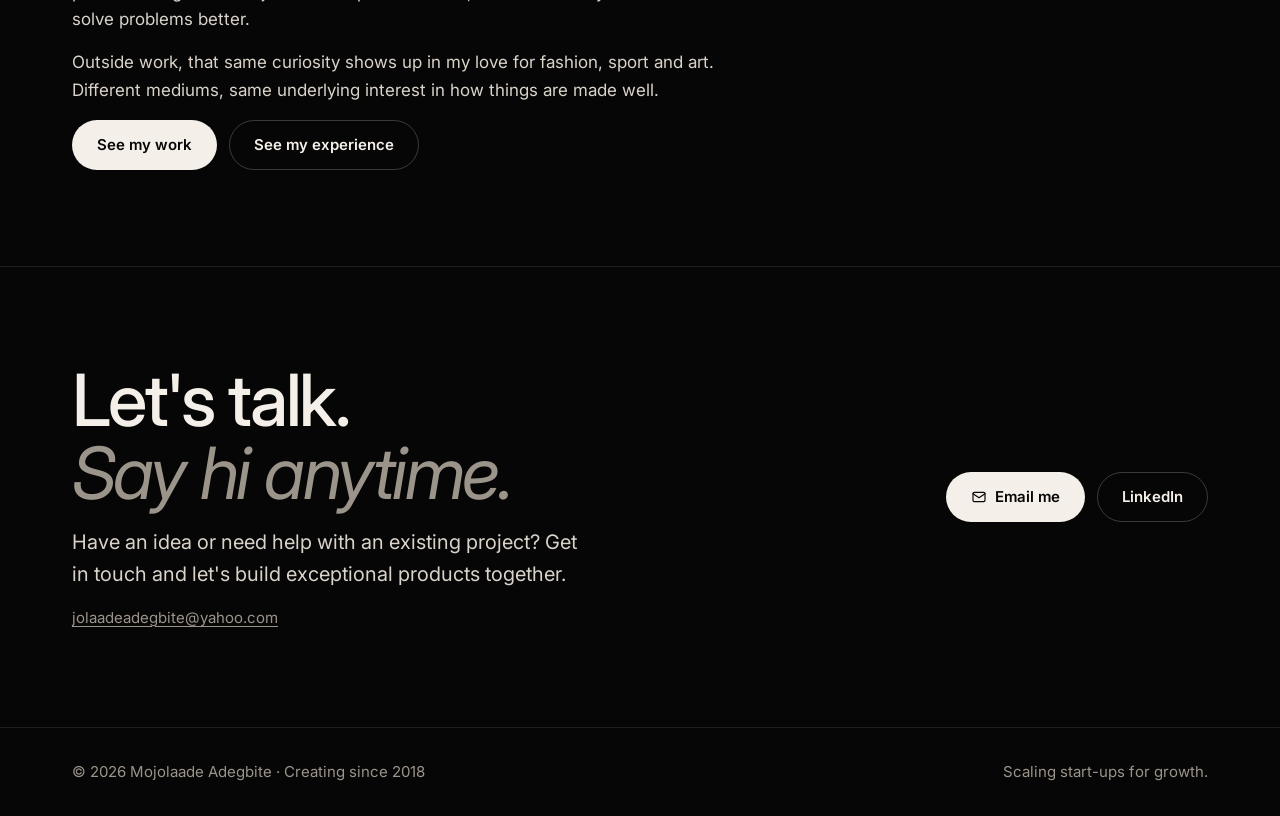
==== commit a7c5fcbe: "Redesign the site with a dark theme, portrait hero and numbered work list Inspired by taschiba.com: " ====
--- a/about.html
+++ b/about.html
@@ -8,8 +8,8 @@
     <meta property="og:title" content="About · Mojolaade Adegbite" />
     <meta property="og:description" content="Mojolaade Adegbite is a product designer in Kraków with a background in Philosophy and 8+ years designing products and design systems." />
     <meta property="og:type" content="website" />
-    <meta name="theme-color" content="#fbf7f3" media="(prefers-color-scheme: light)" />
-    <meta name="theme-color" content="#141110" media="(prefers-color-scheme: dark)" />
+    <meta name="theme-color" content="#f7f4ef" media="(prefers-color-scheme: light)" />
+    <meta name="theme-color" content="#070606" media="(prefers-color-scheme: dark)" />
     <link rel="icon" href="favicon.svg" type="image/svg+xml" />
 
     <!-- Apply a saved theme before first paint to avoid a flash. -->
@@ -23,7 +23,7 @@
     <link rel="preconnect" href="https://fonts.googleapis.com" />
     <link rel="preconnect" href="https://fonts.gstatic.com" crossorigin />
     <link
-      href="https://fonts.googleapis.com/css2?family=Fraunces:ital,opsz,wght@0,9..144,400..600;1,9..144,400..600&family=Inter:wght@400;500;600&display=swap"
+      href="https://fonts.googleapis.com/css2?family=Inter:ital,opsz,wght@0,14..32,400..600;1,14..32,400..500&display=swap"
       rel="stylesheet"
     />
     <link rel="stylesheet" href="styles/tokens.css" />
@@ -36,12 +36,12 @@
 
     <header class="site-header">
       <div class="container">
-        <a class="wordmark" href="./">Mojolaade Adegbite</a>
+        <a class="wordmark" href="./">Mojolaade Adegbite <span>Product Designer</span></a>
         <nav class="nav" aria-label="Main">
           <a href="./#work">Work</a>
           <a href="about.html" aria-current="page">About</a>
           <a href="./#experience">Experience</a>
-          <a class="nav-contact" href="#contact">Contact</a>
+          <a class="nav-contact" href="#contact">Let's talk</a>
           <button class="theme-toggle" type="button" aria-pressed="false">
             <span class="visually-hidden">Dark theme</span>
             <svg class="icon-sun" viewBox="0 0 24 24" fill="none" stroke="currentColor" stroke-width="1.75" stroke-linecap="round" aria-hidden="true"><circle cx="12" cy="12" r="4" /><path d="M12 2v2M12 20v2M4.9 4.9l1.4 1.4M17.7 17.7l1.4 1.4M2 12h2M20 12h2M4.9 19.1l1.4-1.4M17.7 6.3l1.4-1.4" /></svg>
@@ -119,15 +119,16 @@
       <!-- Contact -->
       <section class="contact" id="contact" aria-labelledby="contact-title">
         <div class="container reveal">
-          <p class="eyebrow">Contact</p>
-          <h2 id="contact-title">Let's talk.</h2>
-          <p class="lede" style="margin-top: var(--space-4); max-width: 36rem">
-            Have an idea or need help with an existing project? Get in touch and let's build
-            exceptional products together.
-          </p>
-          <a class="contact-email" href="mailto:jolaadeadegbite@yahoo.com">jolaadeadegbite@yahoo.com</a>
+          <div>
+            <h2 id="contact-title">Let's talk. <em>Say hi anytime.</em></h2>
+            <p class="lede" style="margin-top: var(--space-4); max-width: 32rem">
+              Have an idea or need help with an existing project? Get in touch and let's build
+              exceptional products together.
+            </p>
+            <a class="contact-email" href="mailto:jolaadeadegbite@yahoo.com">jolaadeadegbite@yahoo.com</a>
+          </div>
           <div class="actions">
-            <a class="button button-primary" href="mailto:jolaadeadegbite@yahoo.com">Email me</a>
+            <a class="button button-primary" href="mailto:jolaadeadegbite@yahoo.com"><svg viewBox="0 0 24 24" fill="none" stroke="currentColor" stroke-width="1.75" stroke-linecap="round" stroke-linejoin="round" aria-hidden="true"><rect x="3" y="5" width="18" height="14" rx="2" /><path d="m3 7 9 6 9-6" /></svg>Email me</a>
             <a class="button button-secondary" href="https://www.linkedin.com/in/mojolaade-adegbite/" target="_blank" rel="noopener">LinkedIn<span class="visually-hidden"> (opens in a new tab)</span></a>
           </div>
         </div>
--- a/styles/tokens.css
+++ b/styles/tokens.css
@@ -2,39 +2,47 @@
   Design tokens.
   Primitives hold raw values; semantic tokens map them to roles.
   Components only use semantic tokens, so a theme is a remap, not a rewrite.
+
+  Dark is the default theme. Light applies only when the visitor picks it.
 */
 
 :root {
   /* Primitives: colour */
-  --clay-50: #fbf7f3;
-  --clay-100: #f4ece4;
-  --clay-200: #e6d6c8;
-  --clay-600: #8a5a3c;
-  --clay-700: #6e452c;
-  --ink-900: #1c1917;
-  --ink-700: #44403c;
+  --black-950: #070606;
+  --black-900: #0f0d0c;
+  --black-850: #161413;
+  --black-700: #2a2624;
+  --black-600: #3a3532;
+  --bone-50: #f4efe8;
+  --bone-200: #d9d3ca;
+  --bone-400: #9b948a;
+  --bone-500: #847d74;
+  --ember-300: #f0956a;
+  --ember-400: #e6784a;
+  --ember-700: #a8471f;
+  --ember-800: #8a3815;
+  --paper-50: #f7f4ef;
+  --paper-100: #efeae2;
+  --paper-200: #e2dbd0;
+  --ink-900: #141110;
+  --ink-700: #3f3a36;
   --ink-500: #6b645e;
-  --night-950: #141110;
-  --night-900: #1d1917;
-  --night-800: #2a2522;
-  --night-600: #4a423d;
-  --sand-100: #f2ebe4;
-  --sand-300: #c9bdb2;
-  --sand-500: #a39488;
-  --peach-300: #e8b08c;
-  --peach-400: #dc9a70;
 
   /* Primitives: type */
-  --font-display: "Fraunces", Georgia, "Times New Roman", serif;
+  --font-display: "Inter", system-ui, -apple-system, "Segoe UI", Roboto, sans-serif;
   --font-body: "Inter", system-ui, -apple-system, "Segoe UI", Roboto, sans-serif;
 
+  --text-2xs: 0.6875rem;
   --text-xs: 0.8125rem;
   --text-sm: 0.9375rem;
   --text-md: 1.0625rem;
   --text-lg: 1.25rem;
-  --text-xl: clamp(1.5rem, 1.2rem + 1.2vw, 2rem);
-  --text-2xl: clamp(2rem, 1.4rem + 2.6vw, 3.25rem);
-  --text-3xl: clamp(2.75rem, 1.6rem + 5vw, 5.5rem);
+  --text-xl: clamp(1.375rem, 1.15rem + 0.9vw, 1.75rem);
+  --text-2xl: clamp(1.875rem, 1.4rem + 2vw, 2.75rem);
+  --text-3xl: clamp(2.5rem, 1.6rem + 3.8vw, 4.5rem);
+
+  --tracking-tight: -0.035em;
+  --tracking-wide: 0.16em;
 
   /* Primitives: space (4px base) */
   --space-1: 0.25rem;
@@ -46,62 +54,55 @@
   --space-7: 3rem;
   --space-8: 4rem;
   --space-9: 6rem;
+  --space-10: 8rem;
 
-  --radius-sm: 0.5rem;
+  --radius-sm: 0.625rem;
   --radius-md: 1rem;
+  --radius-lg: 1.25rem;
   --radius-pill: 999px;
 
   --duration-fast: 150ms;
   --duration-base: 300ms;
   --ease-out: cubic-bezier(0.2, 0.8, 0.2, 1);
 
-  /* Semantic: light */
-  --color-bg: var(--clay-50);
+  /* Semantic: dark (default) */
+  --color-bg: var(--black-950);
+  --color-surface: var(--black-900);
+  --color-surface-muted: var(--black-850);
+  --color-border: rgb(244 239 232 / 0.1);
+  --color-border-strong: rgb(244 239 232 / 0.22);
+  --color-text: var(--bone-50);
+  --color-text-muted: var(--bone-200);
+  --color-text-subtle: var(--bone-400);
+  --color-accent: var(--ember-300);
+  --color-accent-hover: var(--ember-400);
+  --color-on-accent: var(--black-950);
+  --color-button: var(--bone-50);
+  --color-on-button: var(--black-950);
+  --color-focus: var(--ember-300);
+  --color-glow: rgb(230 120 74 / 0.32);
+
+  --layout-max: 76rem;
+  --layout-gutter: clamp(1rem, 4vw, 2.5rem);
+
+  color-scheme: dark;
+}
+
+:root[data-theme="light"] {
+  --color-bg: var(--paper-50);
   --color-surface: #ffffff;
-  --color-surface-muted: var(--clay-100);
-  --color-border: var(--clay-200);
+  --color-surface-muted: var(--paper-100);
+  --color-border: rgb(20 17 16 / 0.1);
+  --color-border-strong: rgb(20 17 16 / 0.22);
   --color-text: var(--ink-900);
   --color-text-muted: var(--ink-700);
   --color-text-subtle: var(--ink-500);
-  --color-accent: var(--clay-700);
-  --color-accent-hover: var(--clay-600);
+  --color-accent: var(--ember-700);
+  --color-accent-hover: var(--ember-800);
   --color-on-accent: #ffffff;
-  --color-focus: var(--clay-700);
-
-  --layout-max: 72rem;
-  --layout-gutter: clamp(1rem, 4vw, 2.5rem);
-
+  --color-button: var(--ink-900);
+  --color-on-button: var(--paper-50);
+  --color-focus: var(--ember-700);
+  --color-glow: rgb(230 120 74 / 0.22);
   color-scheme: light;
 }
-
-@media (prefers-color-scheme: dark) {
-  :root:not([data-theme="light"]) {
-    --color-bg: var(--night-950);
-    --color-surface: var(--night-900);
-    --color-surface-muted: var(--night-800);
-    --color-border: var(--night-600);
-    --color-text: var(--sand-100);
-    --color-text-muted: var(--sand-300);
-    --color-text-subtle: var(--sand-500);
-    --color-accent: var(--peach-300);
-    --color-accent-hover: var(--peach-400);
-    --color-on-accent: var(--night-950);
-    --color-focus: var(--peach-300);
-    color-scheme: dark;
-  }
-}
-
-:root[data-theme="dark"] {
-  --color-bg: var(--night-950);
-  --color-surface: var(--night-900);
-  --color-surface-muted: var(--night-800);
-  --color-border: var(--night-600);
-  --color-text: var(--sand-100);
-  --color-text-muted: var(--sand-300);
-  --color-text-subtle: var(--sand-500);
-  --color-accent: var(--peach-300);
-  --color-accent-hover: var(--peach-400);
-  --color-on-accent: var(--night-950);
-  --color-focus: var(--peach-300);
-  color-scheme: dark;
-}
--- a/styles/main.css
+++ b/styles/main.css
@@ -27,8 +27,15 @@
   margin: 0;
   font-family: var(--font-display);
   font-weight: 500;
-  line-height: 1.1;
-  letter-spacing: -0.02em;
+  line-height: 1.08;
+  letter-spacing: var(--tracking-tight);
+  text-wrap: balance;
+}
+
+h1 em,
+h2 em {
+  font-style: italic;
+  font-weight: 400;
 }
 
 p,
@@ -44,6 +51,11 @@
 
 a:hover {
   color: var(--color-accent);
+}
+
+::selection {
+  background: var(--color-accent);
+  color: var(--color-on-accent);
 }
 
 :focus-visible {
@@ -110,9 +122,24 @@
 }
 
 .wordmark {
-  font-family: var(--font-display);
-  font-size: var(--text-lg);
+  display: inline-flex;
+  align-items: baseline;
+  gap: var(--space-2);
+  font-size: var(--text-sm);
+  font-weight: 600;
+  letter-spacing: -0.01em;
   text-decoration: none;
+}
+
+.wordmark span {
+  font-weight: 400;
+  color: var(--color-text-subtle);
+}
+
+@media (max-width: 30rem) {
+  .wordmark span {
+    display: none;
+  }
 }
 
 .nav {
@@ -129,9 +156,23 @@
   border-radius: var(--radius-pill);
 }
 
-.nav a:hover {
-  color: var(--color-text);
-  background: var(--color-surface-muted);
+.nav a:hover,
+.nav a[aria-current="page"] {
+  color: var(--color-text);
+}
+
+.nav a.nav-contact {
+  margin-left: var(--space-2);
+  padding: var(--space-2) var(--space-5);
+  border: 1px solid var(--color-border-strong);
+  color: var(--color-text);
+  font-weight: 500;
+  transition: background-color var(--duration-fast) var(--ease-out);
+}
+
+.nav a.nav-contact:hover {
+  background: var(--color-text);
+  color: var(--color-bg);
 }
 
 .theme-toggle {
@@ -141,7 +182,7 @@
   height: 2.75rem;
   margin-left: var(--space-2);
   padding: 0;
-  border: 1px solid var(--color-border);
+  border: 1px solid var(--color-border-strong);
   border-radius: var(--radius-pill);
   background: transparent;
   color: var(--color-text);
@@ -170,6 +211,10 @@
   .nav a:not(.nav-contact) {
     display: none;
   }
+
+  .nav a.nav-contact {
+    margin-left: 0;
+  }
 }
 
 /* Sections */
@@ -187,11 +232,11 @@
 }
 
 .eyebrow {
-  font-size: var(--text-xs);
-  font-weight: 600;
-  letter-spacing: 0.12em;
+  font-size: var(--text-2xs);
+  font-weight: 500;
+  letter-spacing: var(--tracking-wide);
   text-transform: uppercase;
-  color: var(--color-accent);
+  color: var(--color-text-subtle);
 }
 
 .section-head h2 {
@@ -203,30 +248,109 @@
   color: var(--color-text-muted);
 }
 
-/* Hero */
+/* Hero: copy on the left, portrait on the right, a meta bar along the bottom */
 
 .hero {
-  padding-top: var(--space-8);
-}
-
-.hero-meta {
+  position: relative;
+  padding: var(--space-6) 0 0;
+  overflow: hidden;
+}
+
+.hero-grid {
+  display: grid;
+  align-items: center;
+  gap: var(--space-6);
+  min-height: min(44rem, calc(100svh - 9rem));
+}
+
+@media (min-width: 56rem) {
+  .hero-grid {
+    grid-template-columns: 1.05fr 1fr;
+  }
+}
+
+.hero h1 {
+  max-width: 14ch;
+  font-size: var(--text-3xl);
+}
+
+.hero .lede {
+  max-width: 30rem;
+  margin-top: var(--space-5);
+}
+
+.hero-figure {
+  position: relative;
+  justify-self: center;
+  width: min(100%, 26rem);
+  margin: 0;
+}
+
+.hero-figure::before {
+  content: "";
+  position: absolute;
+  inset: 8% -18% 0;
+  background: radial-gradient(closest-side, var(--color-glow), transparent);
+  filter: blur(24px);
+  z-index: -1;
+}
+
+.hero-figure img {
+  display: block;
+  width: 100%;
+  height: auto;
+  aspect-ratio: 4 / 5;
+  object-fit: cover;
+  object-position: center 20%;
+  border-radius: var(--radius-lg);
+  /* Fade the bottom edge into the page */
+  -webkit-mask-image: linear-gradient(to bottom, #000 70%, transparent);
+  mask-image: linear-gradient(to bottom, #000 70%, transparent);
+}
+
+@media (max-width: 55.99rem) {
+  .hero-figure {
+    order: -1;
+    width: min(70%, 18rem);
+  }
+}
+
+.hero-bar {
   display: flex;
   flex-wrap: wrap;
   align-items: center;
-  gap: var(--space-3);
-  margin-bottom: var(--space-5);
-  font-size: var(--text-sm);
-  color: var(--color-text-subtle);
+  gap: var(--space-2) var(--space-4);
+  margin-top: var(--space-7);
+  padding: var(--space-5) 0;
+  border-top: 1px solid var(--color-border);
+  font-size: var(--text-sm);
+  color: var(--color-text-subtle);
+}
+
+.hero-bar svg {
+  width: 0.875rem;
+  height: 0.875rem;
+  color: var(--color-accent);
+  vertical-align: -0.1em;
+  margin-right: var(--space-1);
+}
+
+.hero-bar strong {
+  color: var(--color-text);
+  font-weight: 600;
+}
+
+.hero-bar .label {
+  font-size: var(--text-2xs);
+  letter-spacing: var(--tracking-wide);
+  text-transform: uppercase;
 }
 
 .status {
   display: inline-flex;
   align-items: center;
   gap: var(--space-2);
-  padding: var(--space-1) var(--space-3);
-  border: 1px solid var(--color-border);
-  border-radius: var(--radius-pill);
-  color: var(--color-text-muted);
+  margin-left: auto;
 }
 
 .status::before {
@@ -235,21 +359,7 @@
   height: 0.5rem;
   border-radius: 50%;
   background: var(--color-accent);
-}
-
-.hero h1 {
-  max-width: 18ch;
-  font-size: var(--text-3xl);
-}
-
-.hero h1 em {
-  font-style: italic;
-  color: var(--color-accent);
-}
-
-.hero .lede {
-  max-width: 38rem;
-  margin-top: var(--space-5);
+  box-shadow: 0 0 0 4px var(--color-glow);
 }
 
 .actions {
@@ -279,18 +389,23 @@
   transform: scale(0.98);
 }
 
+.button svg {
+  width: 1rem;
+  height: 1rem;
+}
+
 .button-primary {
+  background: var(--color-button);
+  color: var(--color-on-button);
+}
+
+.button-primary:hover {
   background: var(--color-accent);
   color: var(--color-on-accent);
 }
 
-.button-primary:hover {
-  background: var(--color-accent-hover);
-  color: var(--color-on-accent);
-}
-
 .button-secondary {
-  border-color: var(--color-border);
+  border-color: var(--color-border-strong);
   color: var(--color-text);
 }
 
@@ -315,6 +430,7 @@
   font-family: var(--font-display);
   font-size: var(--text-2xl);
   font-weight: 500;
+  letter-spacing: var(--tracking-tight);
   line-height: 1;
 }
 
@@ -325,7 +441,209 @@
   color: var(--color-text-muted);
 }
 
-/* Work */
+/* Selected work: numbered rows, copy left and image right */
+
+.work-list {
+  display: grid;
+  gap: var(--space-9);
+  padding: 0;
+  list-style: none;
+}
+
+.project {
+  display: grid;
+  gap: var(--space-5) var(--space-8);
+  align-items: center;
+}
+
+@media (min-width: 56rem) {
+  .project {
+    grid-template-columns: minmax(0, 0.8fr) minmax(0, 1.4fr);
+  }
+}
+
+.project-head {
+  display: flex;
+  align-items: center;
+  gap: var(--space-4);
+  font-size: var(--text-2xs);
+  letter-spacing: var(--tracking-wide);
+  text-transform: uppercase;
+  color: var(--color-text-subtle);
+}
+
+.project-num {
+  font-variant-numeric: tabular-nums;
+  color: var(--color-text);
+}
+
+.project-head::after {
+  content: "";
+  order: 1;
+  width: 2rem;
+  height: 1px;
+  background: var(--color-border-strong);
+}
+
+.project-head .project-client {
+  order: 2;
+}
+
+.project h3 {
+  margin-top: var(--space-4);
+  font-size: var(--text-xl);
+  line-height: 1.2;
+  letter-spacing: -0.02em;
+}
+
+.project h3 a {
+  text-decoration: none;
+}
+
+/* The whole row is one link target */
+.project h3 a::after {
+  content: "";
+  position: absolute;
+  inset: 0;
+}
+
+.project {
+  position: relative;
+}
+
+.project-copy > p {
+  margin-top: var(--space-4);
+  color: var(--color-text-subtle);
+  font-size: var(--text-sm);
+}
+
+.project-copy > p strong {
+  color: var(--color-text);
+  font-weight: 600;
+}
+
+.tags {
+  display: flex;
+  flex-wrap: wrap;
+  gap: var(--space-2);
+  margin-top: var(--space-5);
+  padding: 0;
+  list-style: none;
+}
+
+.tags li {
+  padding: 0.375rem 0.75rem;
+  font-size: var(--text-xs);
+  line-height: 1.2;
+  color: var(--color-text-muted);
+  background: var(--color-surface-muted);
+  border: 1px solid var(--color-border);
+  border-radius: var(--radius-pill);
+}
+
+.project-cta {
+  display: inline-flex;
+  align-items: center;
+  gap: var(--space-2);
+  margin-top: var(--space-5);
+  font-size: var(--text-sm);
+  font-weight: 500;
+  color: var(--color-text);
+}
+
+.project-cta span {
+  transition: transform var(--duration-base) var(--ease-out);
+}
+
+.project-media {
+  overflow: hidden;
+  border-radius: var(--radius-lg);
+  background: var(--color-surface-muted);
+  border: 1px solid var(--color-border);
+}
+
+.project-media img {
+  display: block;
+  width: 100%;
+  height: auto;
+  aspect-ratio: 16 / 10;
+  object-fit: cover;
+  transition: transform 700ms var(--ease-out);
+}
+
+.project:hover .project-media img {
+  transform: scale(1.03);
+}
+
+.project:hover .project-cta span {
+  transform: translateX(4px);
+}
+
+.project:hover h3 a {
+  color: var(--color-text);
+}
+
+@media (max-width: 55.99rem) {
+  .project-media {
+    order: -1;
+  }
+}
+
+/* Selected impact strip */
+
+.impact {
+  padding: var(--space-7) 0;
+  border-top: 1px solid var(--color-border);
+  border-bottom: 1px solid var(--color-border);
+}
+
+.impact .container {
+  display: grid;
+  gap: var(--space-5);
+  align-items: start;
+}
+
+@media (min-width: 56rem) {
+  .impact .container {
+    grid-template-columns: 11rem 1fr;
+  }
+}
+
+.impact .eyebrow {
+  padding-top: var(--space-3);
+}
+
+.impact-list {
+  display: grid;
+  grid-template-columns: repeat(auto-fit, minmax(min(100%, 10rem), 1fr));
+  gap: var(--space-5) 0;
+  margin: 0;
+  padding: 0;
+  list-style: none;
+}
+
+.impact-list li {
+  padding: 0 var(--space-5);
+  border-left: 1px solid var(--color-border);
+}
+
+.impact-list strong {
+  display: block;
+  font-size: var(--text-xl);
+  font-weight: 500;
+  letter-spacing: -0.02em;
+  font-variant-numeric: tabular-nums;
+}
+
+.impact-list span {
+  display: block;
+  margin-top: var(--space-1);
+  max-width: 14rem;
+  font-size: var(--text-xs);
+  color: var(--color-text-subtle);
+}
+
+/* Work cards ("More projects" on case study pages) */
 
 .work-grid {
   display: grid;
@@ -336,11 +654,7 @@
 .case {
   display: flex;
   flex-direction: column;
-  gap: var(--space-4);
-  padding: var(--space-6);
-  background: var(--color-surface);
-  border: 1px solid var(--color-border);
-  border-radius: var(--radius-md);
+  gap: var(--space-3);
 }
 
 .case-featured {
@@ -362,9 +676,9 @@
 }
 
 .case-meta {
-  font-size: var(--text-xs);
-  font-weight: 600;
-  letter-spacing: 0.08em;
+  font-size: var(--text-2xs);
+  font-weight: 500;
+  letter-spacing: var(--tracking-wide);
   text-transform: uppercase;
   color: var(--color-text-subtle);
 }
@@ -374,7 +688,8 @@
 }
 
 .case p {
-  color: var(--color-text-muted);
+  color: var(--color-text-subtle);
+  font-size: var(--text-sm);
 }
 
 .case ul {
@@ -464,7 +779,7 @@
 
 .edu-list li {
   padding: var(--space-5);
-  background: var(--color-surface);
+  background: var(--color-surface-muted);
   border: 1px solid var(--color-border);
   border-radius: var(--radius-md);
 }
@@ -482,24 +797,46 @@
 /* Contact */
 
 .contact {
-  background: var(--color-surface-muted);
+  border-top: 1px solid var(--color-border);
+}
+
+.contact .container {
+  display: grid;
+  gap: var(--space-6);
+  align-items: center;
+}
+
+@media (min-width: 56rem) {
+  .contact .container {
+    grid-template-columns: 1fr auto;
+  }
 }
 
 .contact h2 {
-  max-width: 16ch;
   font-size: var(--text-3xl);
+  line-height: 1.02;
+}
+
+.contact h2 em {
+  display: block;
+  color: var(--color-text-subtle);
+}
+
+.contact .actions {
+  margin-top: 0;
 }
 
 .contact-email {
   display: inline-block;
-  margin-top: var(--space-6);
-  font-family: var(--font-display);
-  font-size: var(--text-xl);
+  margin-top: var(--space-4);
+  font-size: var(--text-sm);
+  color: var(--color-text-subtle);
   overflow-wrap: anywhere;
 }
 
 .site-footer {
   padding: var(--space-6) 0;
+  border-top: 1px solid var(--color-border);
   font-size: var(--text-sm);
   color: var(--color-text-subtle);
 }
@@ -681,7 +1018,6 @@
   border-left: 3px solid var(--color-accent);
   background: var(--color-surface);
   border-radius: 0 var(--radius-sm) var(--radius-sm) 0;
-  font-style: italic;
   color: var(--color-text-muted);
 }
 
@@ -693,6 +1029,8 @@
   margin-top: var(--space-6);
   font-family: var(--font-display);
   font-size: var(--text-xl);
+  font-weight: 500;
+  letter-spacing: -0.02em;
   line-height: 1.3;
   color: var(--color-text);
 }
@@ -701,6 +1039,35 @@
   gap: var(--space-5);
   margin-top: var(--space-6);
   padding-left: 0;
+}
+
+/* Colour swatches in a case study's style guide */
+.prose .swatches {
+  display: grid;
+  grid-template-columns: repeat(auto-fill, minmax(8rem, 1fr));
+  gap: var(--space-4);
+  padding-left: 0;
+  list-style: none;
+}
+
+.swatches li {
+  display: grid;
+  gap: var(--space-1);
+  font-size: var(--text-sm);
+  font-variant-numeric: tabular-nums;
+}
+
+.swatches li::before {
+  content: "";
+  aspect-ratio: 4 / 3;
+  border-radius: var(--radius-sm);
+  border: 1px solid var(--color-border);
+  background: var(--swatch);
+}
+
+.swatches span {
+  font-weight: 600;
+  color: var(--color-text);
 }
 
 .more-work {
@@ -728,8 +1095,10 @@
   height: auto;
 }
 
-.case:not(.case-featured) .case-media {
-  margin: calc(var(--space-3) - var(--space-6)) calc(var(--space-3) - var(--space-6)) 0;
+.case-media {
+  border-radius: var(--radius-md);
+  border: 1px solid var(--color-border);
+  margin-bottom: var(--space-2);
 }
 
 /* One shape for every card so titles line up across a row */
@@ -780,3 +1149,13 @@
     grid-template-columns: 1fr 18rem;
   }
 }
+
+@media (max-width: 40rem) {
+  .hero-bar > [aria-hidden="true"] {
+    display: none;
+  }
+
+  .hero-bar .status {
+    margin-left: 0;
+  }
+}
